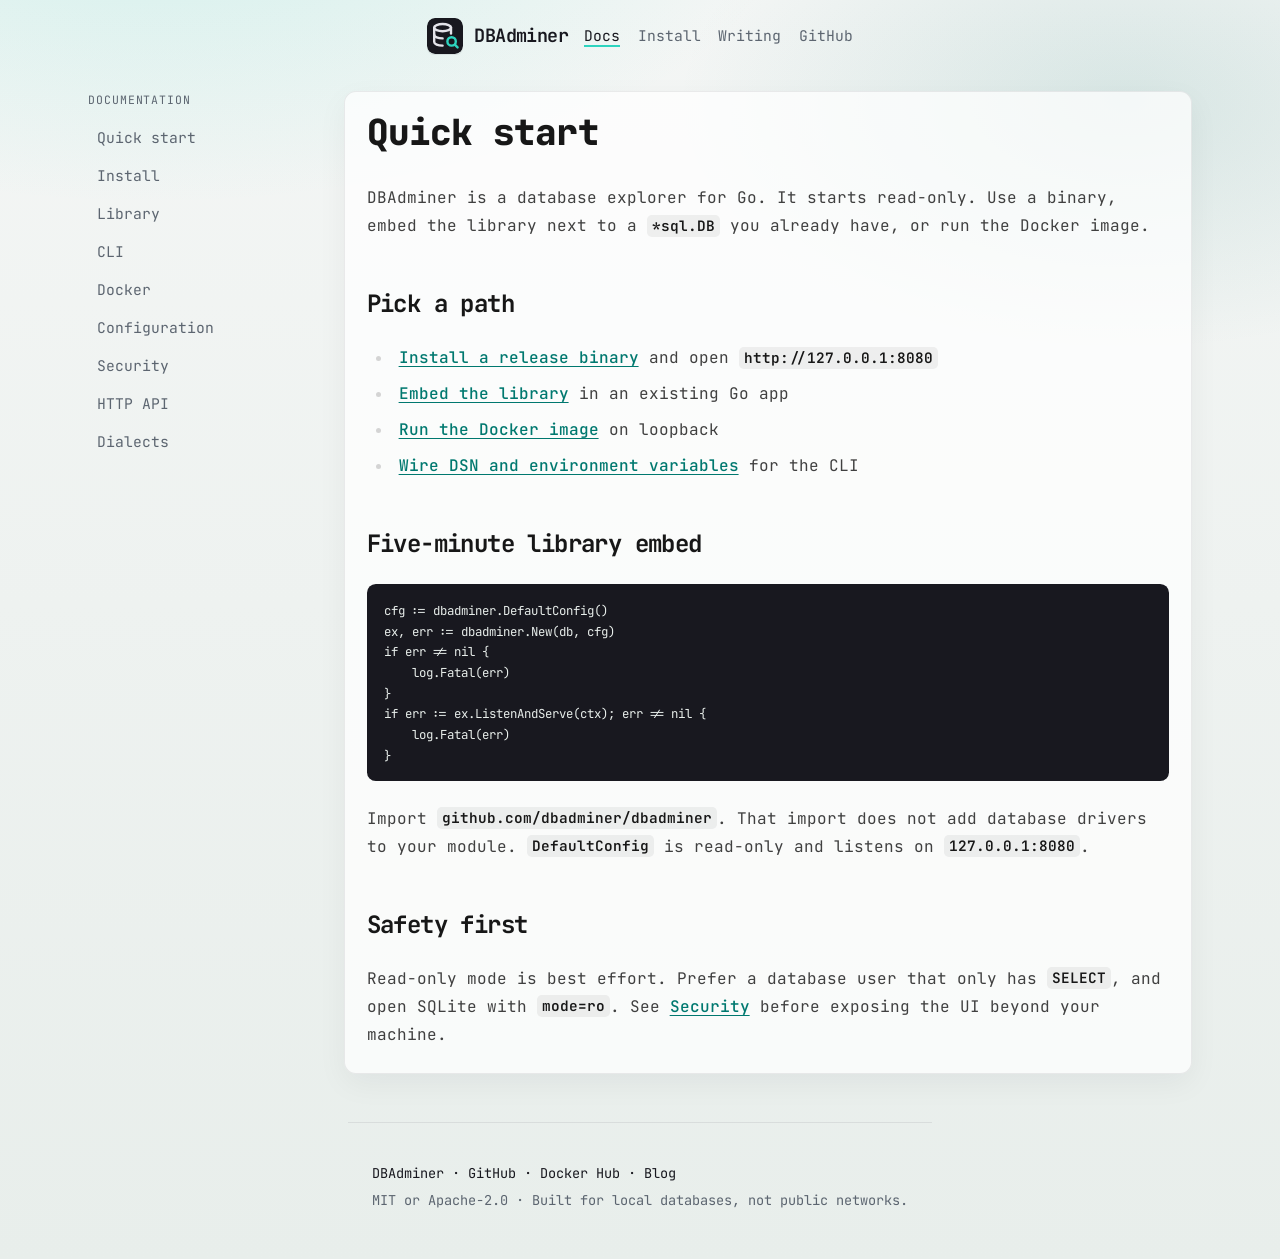
==== docs/index.html @ d91092c3 "Deploy site from dbadminer@364f05fd50d7ac00a7b6aec0af0bbd6d45072bcd dbadminer/dbadminer@364f05fd50d7" ====
<!doctype html>
<html lang="en">
	<head>
		<meta charset="utf-8" />
		<meta name="viewport" content="width=device-width, initial-scale=1" />
		<meta name="text-scale" content="scale" />
		<link href="../_app/immutable/entry/start.IQ3_7JUY.js" rel="modulepreload">
		<link href="../_app/immutable/entry/payload.DSmR2FwN.js" rel="modulepreload">
		<link href="../_app/immutable/chunks/DclECHGd.js" rel="modulepreload">
		<link href="../_app/immutable/chunks/B1r1QuWP.js" rel="modulepreload">
		<link href="../_app/immutable/chunks/CEhEv8CO.js" rel="modulepreload">
		<link href="../_app/immutable/chunks/Dq0He8JO.js" rel="modulepreload">
		<link href="../_app/immutable/entry/app.B3plrQCB.js" rel="modulepreload">
		<link href="../_app/immutable/nodes/0.CqIYcPpV.js" rel="modulepreload">
		<link href="../_app/immutable/chunks/DVyEBs-7.js" rel="modulepreload">
		<link href="../_app/immutable/chunks/Ckk4V6ec.js" rel="modulepreload">
		<link href="../_app/immutable/nodes/2.DT_HtWQo.js" rel="modulepreload">
		<link href="../_app/immutable/nodes/4.BFPoXvml.js" rel="modulepreload">
		<!--12qhfyh--><link rel="icon" href="/favicon.svg"/> <meta name="description" content="Start read-only. Download a binary, embed it next to a *sql.DB, or pull the Docker image."/> <meta property="og:title" content="DBAdminer"/> <meta property="og:description" content="Start read-only. Download a binary, embed it next to a *sql.DB, or pull the Docker image."/> <meta property="og:image" content="https://dbadminer.github.io/screenshot.png"/> <meta property="og:url" content="https://dbadminer.github.io"/> <meta name="twitter:card" content="summary_large_image"/><!----><!--1xmjmrw--><!----><title>Quick start · DBAdminer</title>
		<link href="../_app/immutable/assets/0.fzq8kKC5.css" rel="stylesheet">
		<link href="../_app/immutable/assets/2.KZYM3XbC.css" rel="stylesheet">
	</head>
	<body data-sveltekit-preload-data="hover">
		<div style="display: contents"><!--[--><!--[--><!--[0--><!--[--><div class="shell svelte-12qhfyh"><header class="site-header svelte-a8kxe2"><a class="brand svelte-a8kxe2" href="/"><img src="/logo.svg" alt="" width="36" height="36" class="svelte-a8kxe2"/> <span>DBAdminer</span></a> <nav aria-label="Primary" class="svelte-a8kxe2"><!--[--><!--[-1--><a href="/docs/" aria-current="page" class="svelte-a8kxe2">Docs</a><!--]--><!--[-1--><a href="/docs/install/" class="svelte-a8kxe2">Install</a><!--]--><!--[-1--><a href="/#writing" class="svelte-a8kxe2">Writing</a><!--]--><!--[0--><a href="https://github.com/dbadminer/dbadminer" rel="noopener noreferrer" target="_blank" class="svelte-a8kxe2">GitHub</a><!--]--><!--]--></nav></header><!----> <main class="svelte-12qhfyh"><!--[--><!--[0--><!--[--><div class="docs svelte-1bpnej"><aside class="sidebar svelte-py31u9"><p class="label svelte-py31u9">Documentation</p> <nav aria-label="Docs" class="svelte-py31u9"><!--[--><a href="/docs/" aria-current="page" class="svelte-py31u9">Quick start</a><a href="/docs/install/" class="svelte-py31u9">Install</a><a href="/docs/library/" class="svelte-py31u9">Library</a><a href="/docs/cli/" class="svelte-py31u9">CLI</a><a href="/docs/docker/" class="svelte-py31u9">Docker</a><a href="/docs/configuration/" class="svelte-py31u9">Configuration</a><a href="/docs/security/" class="svelte-py31u9">Security</a><a href="/docs/http-api/" class="svelte-py31u9">HTTP API</a><a href="/docs/dialects/" class="svelte-py31u9">Dialects</a><!--]--></nav></aside><!----> <article class="prose prose-neutral max-w-none prose-headings:tracking-tight prose-a:text-teal-700 prose-code:before:content-none prose-code:after:content-none svelte-1bpnej"><!--[--><!--[-1--><!--[--><h1>Quick start</h1> <p>DBAdminer is a database explorer for Go. It starts read-only. Use a binary, embed the library next
	to a <code>*sql.DB</code> you already have, or run the Docker image.</p> <h2>Pick a path</h2> <ul><li><a href="/docs/install/">Install a release binary</a> and open <code>http://127.0.0.1:8080</code></li> <li><a href="/docs/library/">Embed the library</a> in an existing Go app</li> <li><a href="/docs/docker/">Run the Docker image</a> on loopback</li> <li><a href="/docs/cli/">Wire DSN and environment variables</a> for the CLI</li></ul> <h2>Five-minute library embed</h2> <pre><code>cfg := dbadminer.DefaultConfig()
ex, err := dbadminer.New(db, cfg)
if err != nil {
	log.Fatal(err)
}
if err := ex.ListenAndServe(ctx); err != nil {
	log.Fatal(err)
}</code></pre> <p>Import <code>github.com/dbadminer/dbadminer</code>. That import does not add database drivers to your
	module. <code>DefaultConfig</code> is read-only and listens on <code>127.0.0.1:8080</code>.</p> <h2>Safety first</h2> <p>Read-only mode is best effort. Prefer a database user that only has <code>SELECT</code>, and open
	SQLite with <code>mode=ro</code>. See <a href="/docs/security/">Security</a> before exposing the UI
	beyond your machine.</p><!--]--><!--]--><!--]--><!----></article></div><!--]--><!--]--><!--]--><!----></main> <footer class="site-footer svelte-4jwo3w"><p class="svelte-4jwo3w"><a href="/" class="svelte-4jwo3w">DBAdminer</a> · <a href="https://github.com/dbadminer/dbadminer" rel="noopener noreferrer" target="_blank" class="svelte-4jwo3w">GitHub</a> · <a href="https://hub.docker.com/r/dbadminer/dbadminer" rel="noopener noreferrer" target="_blank" class="svelte-4jwo3w">Docker Hub</a> · <a href="https://dev.to/rp01/i-built-a-database-explorer-that-cant-ruin-your-friday-hnh" rel="noopener noreferrer" target="_blank" class="svelte-4jwo3w">Blog</a></p> <p class="muted svelte-4jwo3w">MIT or Apache-2.0 · Built for local databases, not public networks.</p></footer><!----></div><!--]--><!--]--><!--]--><!----> <!--[-1--><!--]--><!--]-->
			
			<script>
				{
					__sveltekit_1w8ocpe = {
						base: new URL("..", location).pathname.slice(0, -1),
						version: "1793947342895"
					};

					const element = document.currentScript.parentElement;

					import("../_app/immutable/entry/start.IQ3_7JUY.js").then(async (kit) => {
						kit.init(__sveltekit_1w8ocpe);
						const app = await import("../_app/immutable/entry/app.B3plrQCB.js");
						kit.start(app, element, {
							node_ids: [0, 2, 4],
							data: [null,null,null],
							form: null,
							error: null
						});
					});
				}
			</script>
		</div>
	</body>
</html>
---- _app/immutable/assets/0.fzq8kKC5.css ----
/*! tailwindcss v4.3.4 | MIT License | https://tailwindcss.com */
@layer properties{@supports (((-webkit-hyphens:none)) and (not (margin-trim:block))) or ((-moz-orient:inline) and (not (color:rgb(from red r g b)))){*,:before,:after,::backdrop{--tw-rotate-x:initial;--tw-rotate-y:initial;--tw-rotate-z:initial;--tw-skew-x:initial;--tw-skew-y:initial;--tw-border-style:solid;--tw-backdrop-blur:initial;--tw-backdrop-brightness:initial;--tw-backdrop-contrast:initial;--tw-backdrop-grayscale:initial;--tw-backdrop-hue-rotate:initial;--tw-backdrop-invert:initial;--tw-backdrop-opacity:initial;--tw-backdrop-saturate:initial;--tw-backdrop-sepia:initial;--tw-tracking:initial;--tw-content:""}}}@layer theme{:root,:host{--font-sans:"JetBrains Mono Variable", ui-monospace, monospace;--font-mono:"JetBrains Mono Variable", ui-monospace, monospace;--color-teal-700:oklch(51.1% .096 186.391);--tracking-tight:-.025em;--default-transition-duration:.15s;--default-transition-timing-function:cubic-bezier(.4, 0, .2, 1);--default-font-family:var(--font-sans);--default-mono-font-family:var(--font-mono);--color-ink:#18181f;--color-ink-soft:#2a2a33;--color-paper:#f4f6f5;--color-paper-deep:#e8eeeb;--color-teal:#0f766e;--color-teal-glow:#2dd4bf;--color-muted:#5c6570}}@layer base{*,:after,:before,::backdrop{box-sizing:border-box;border:0 solid;margin:0;padding:0}::file-selector-button{box-sizing:border-box;border:0 solid;margin:0;padding:0}html,:host{-webkit-text-size-adjust:100%;tab-size:4;line-height:1.5;font-family:var(--default-font-family,-apple-system, BlinkMacSystemFont, "Segoe UI", Roboto, "Helvetica Neue", "Noto Sans", Arial, sans-serif, "Apple Color Emoji", "Segoe UI Emoji", "Segoe UI Symbol", "Noto Color Emoji");font-feature-settings:var(--default-font-feature-settings,normal);font-variation-settings:var(--default-font-variation-settings,normal);-webkit-tap-highlight-color:transparent}hr{height:0;color:inherit;border-top-width:1px}abbr:where([title]){-webkit-text-decoration:underline dotted;text-decoration:underline dotted}h1,h2,h3,h4,h5,h6{font-size:inherit;font-weight:inherit}a{color:inherit;-webkit-text-decoration:inherit;-webkit-text-decoration:inherit;-webkit-text-decoration:inherit;-webkit-text-decoration:inherit;text-decoration:inherit}b,strong{font-weight:bolder}code,kbd,samp,pre{font-family:var(--default-mono-font-family,ui-monospace, SFMono-Regular, Menlo, Monaco, Consolas, "Liberation Mono", "Courier New", monospace);font-feature-settings:var(--default-mono-font-feature-settings,normal);font-variation-settings:var(--default-mono-font-variation-settings,normal);font-size:1em}small{font-size:80%}sub,sup{vertical-align:baseline;font-size:75%;line-height:0;position:relative}sub{bottom:-.25em}sup{top:-.5em}table{text-indent:0;border-color:inherit;border-collapse:collapse}:-moz-focusring:where(:not(iframe)){outline:auto}progress{vertical-align:baseline}summary{display:list-item}ol,ul,menu{list-style:none}img,svg,video,canvas,audio,iframe,embed,object{vertical-align:middle;display:block}img,video{max-width:100%;height:auto}button,input,select,optgroup,textarea{font:inherit;font-feature-settings:inherit;font-variation-settings:inherit;letter-spacing:inherit;color:inherit;opacity:1;background-color:#0000;border-radius:0}::file-selector-button{font:inherit;font-feature-settings:inherit;font-variation-settings:inherit;letter-spacing:inherit;color:inherit;opacity:1;background-color:#0000;border-radius:0}:where(select:is([multiple],[size])) optgroup{font-weight:bolder}:where(select:is([multiple],[size])) optgroup option{padding-inline-start:20px}::file-selector-button{margin-inline-end:4px}::placeholder{opacity:1}@supports (not ((-webkit-appearance:-apple-pay-button))) or (contain-intrinsic-size:1px){::placeholder{color:currentColor}@supports (color:color-mix(in lab, red, red)){::placeholder{color:color-mix(in oklab, currentcolor 50%, transparent)}}}textarea{resize:vertical}::-webkit-search-decoration{-webkit-appearance:none}::-webkit-date-and-time-value{min-height:1lh;text-align:inherit}::-webkit-datetime-edit{display:inline-flex}::-webkit-datetime-edit-fields-wrapper{padding:0}::-webkit-datetime-edit{padding-block:0}::-webkit-datetime-edit-year-field{padding-block:0}::-webkit-datetime-edit-month-field{padding-block:0}::-webkit-datetime-edit-day-field{padding-block:0}::-webkit-datetime-edit-hour-field{padding-block:0}::-webkit-datetime-edit-minute-field{padding-block:0}::-webkit-datetime-edit-second-field{padding-block:0}::-webkit-datetime-edit-millisecond-field{padding-block:0}::-webkit-datetime-edit-meridiem-field{padding-block:0}::-webkit-calendar-picker-indicator{line-height:1}:-moz-ui-invalid{box-shadow:none}button,input:where([type=button],[type=reset],[type=submit]){appearance:button}::file-selector-button{appearance:button}::-webkit-inner-spin-button{height:auto}::-webkit-outer-spin-button{height:auto}[hidden]:where(:not([hidden=until-found])){display:none!important}html{scroll-behavior:smooth}body{background:radial-gradient(1200px 600px at 12% -10%, #2dd4bf2e, transparent 55%), radial-gradient(900px 500px at 88% 8%, #0f766e1f, transparent 50%), linear-gradient(180deg, var(--color-paper) 0%, #eef2f0 48%, var(--color-paper-deep) 100%);min-height:100vh;color:var(--color-ink);font-family:var(--font-sans);font-feature-settings:"ss01" on, "cv02" on;-webkit-font-smoothing:antialiased;margin:0}a{color:inherit;text-underline-offset:.2em;text-decoration-thickness:1px}code,kbd,pre{font-family:var(--font-mono)}}@layer components;@layer utilities{.container{width:100%}@media (width>=40rem){.container{max-width:40rem}}@media (width>=48rem){.container{max-width:48rem}}@media (width>=64rem){.container{max-width:64rem}}@media (width>=80rem){.container{max-width:80rem}}@media (width>=96rem){.container{max-width:96rem}}.prose{color:var(--tw-prose-body);max-width:65ch}.prose :where(p):not(:where([class~=not-prose],[class~=not-prose] *)){margin-top:1.25em;margin-bottom:1.25em}.prose :where([class~=lead]):not(:where([class~=not-prose],[class~=not-prose] *)){color:var(--tw-prose-lead);margin-top:1.2em;margin-bottom:1.2em;font-size:1.25em;line-height:1.6}.prose :where(a):not(:where([class~=not-prose],[class~=not-prose] *)){color:var(--tw-prose-links);font-weight:500;text-decoration:underline}.prose :where(strong):not(:where([class~=not-prose],[class~=not-prose] *)){color:var(--tw-prose-bold);font-weight:600}.prose :where(a strong):not(:where([class~=not-prose],[class~=not-prose] *)),.prose :where(blockquote strong):not(:where([class~=not-prose],[class~=not-prose] *)),.prose :where(thead th strong):not(:where([class~=not-prose],[class~=not-prose] *)){color:inherit}.prose :where(ol):not(:where([class~=not-prose],[class~=not-prose] *)){margin-top:1.25em;margin-bottom:1.25em;padding-inline-start:1.625em;list-style-type:decimal}.prose :where(ol[type=A]):not(:where([class~=not-prose],[class~=not-prose] *)){list-style-type:upper-alpha}.prose :where(ol[type=a]):not(:where([class~=not-prose],[class~=not-prose] *)){list-style-type:lower-alpha}.prose :where(ol[type=A s]):not(:where([class~=not-prose],[class~=not-prose] *)){list-style-type:upper-alpha}.prose :where(ol[type=a s]):not(:where([class~=not-prose],[class~=not-prose] *)){list-style-type:lower-alpha}.prose :where(ol[type=I]):not(:where([class~=not-prose],[class~=not-prose] *)){list-style-type:upper-roman}.prose :where(ol[type=i]):not(:where([class~=not-prose],[class~=not-prose] *)){list-style-type:lower-roman}.prose :where(ol[type=I s]):not(:where([class~=not-prose],[class~=not-prose] *)){list-style-type:upper-roman}.prose :where(ol[type=i s]):not(:where([class~=not-prose],[class~=not-prose] *)){list-style-type:lower-roman}.prose :where(ol[type="1"]):not(:where([class~=not-prose],[class~=not-prose] *)){list-style-type:decimal}.prose :where(ul):not(:where([class~=not-prose],[class~=not-prose] *)){margin-top:1.25em;margin-bottom:1.25em;padding-inline-start:1.625em;list-style-type:disc}.prose :where(ol>li):not(:where([class~=not-prose],[class~=not-prose] *))::marker{color:var(--tw-prose-counters);font-weight:400}.prose :where(ul>li):not(:where([class~=not-prose],[class~=not-prose] *))::marker{color:var(--tw-prose-bullets)}.prose :where(dt):not(:where([class~=not-prose],[class~=not-prose] *)){color:var(--tw-prose-headings);margin-top:1.25em;font-weight:600}.prose :where(hr):not(:where([class~=not-prose],[class~=not-prose] *)){border-color:var(--tw-prose-hr);border-top-width:1px;margin-top:3em;margin-bottom:3em}.prose :where(blockquote):not(:where([class~=not-prose],[class~=not-prose] *)){color:var(--tw-prose-quotes);border-inline-start-width:.25rem;border-inline-start-color:var(--tw-prose-quote-borders);quotes:"“""”""‘""’";margin-top:1.6em;margin-bottom:1.6em;padding-inline-start:1em;font-style:italic;font-weight:500}.prose :where(blockquote p:first-of-type):not(:where([class~=not-prose],[class~=not-prose] *)):before{content:open-quote}.prose :where(blockquote p:last-of-type):not(:where([class~=not-prose],[class~=not-prose] *)):after{content:close-quote}.prose :where(h1):not(:where([class~=not-prose],[class~=not-prose] *)){color:var(--tw-prose-headings);margin-top:0;margin-bottom:.888889em;font-size:2.25em;font-weight:800;line-height:1.11111}.prose :where(h1 strong):not(:where([class~=not-prose],[class~=not-prose] *)){color:inherit;font-weight:900}.prose :where(h2):not(:where([class~=not-prose],[class~=not-prose] *)){color:var(--tw-prose-headings);margin-top:2em;margin-bottom:1em;font-size:1.5em;font-weight:700;line-height:1.33333}.prose :where(h2 strong):not(:where([class~=not-prose],[class~=not-prose] *)){color:inherit;font-weight:800}.prose :where(h3):not(:where([class~=not-prose],[class~=not-prose] *)){color:var(--tw-prose-headings);margin-top:1.6em;margin-bottom:.6em;font-size:1.25em;font-weight:600;line-height:1.6}.prose :where(h3 strong):not(:where([class~=not-prose],[class~=not-prose] *)){color:inherit;font-weight:700}.prose :where(h4):not(:where([class~=not-prose],[class~=not-prose] *)){color:var(--tw-prose-headings);margin-top:1.5em;margin-bottom:.5em;font-weight:600;line-height:1.5}.prose :where(h4 strong):not(:where([class~=not-prose],[class~=not-prose] *)){color:inherit;font-weight:700}.prose :where(img):not(:where([class~=not-prose],[class~=not-prose] *)){margin-top:2em;margin-bottom:2em}.prose :where(picture):not(:where([class~=not-prose],[class~=not-prose] *)){margin-top:2em;margin-bottom:2em;display:block}.prose :where(video):not(:where([class~=not-prose],[class~=not-prose] *)){margin-top:2em;margin-bottom:2em}.prose :where(kbd):not(:where([class~=not-prose],[class~=not-prose] *)){color:var(--tw-prose-kbd);box-shadow:0 0 0 1px var(--tw-prose-kbd-shadows), 0 3px 0 var(--tw-prose-kbd-shadows);padding-top:.1875em;padding-inline-end:.375em;padding-bottom:.1875em;border-radius:.3125rem;padding-inline-start:.375em;font-family:inherit;font-size:.875em;font-weight:500}.prose :where(code):not(:where([class~=not-prose],[class~=not-prose] *)){color:var(--tw-prose-code);font-size:.875em;font-weight:600}.prose :where(code):not(:where([class~=not-prose],[class~=not-prose] *)):before,.prose :where(code):not(:where([class~=not-prose],[class~=not-prose] *)):after{content:"`"}.prose :where(a code):not(:where([class~=not-prose],[class~=not-prose] *)),.prose :where(h1 code):not(:where([class~=not-prose],[class~=not-prose] *)){color:inherit}.prose :where(h2 code):not(:where([class~=not-prose],[class~=not-prose] *)){color:inherit;font-size:.875em}.prose :where(h3 code):not(:where([class~=not-prose],[class~=not-prose] *)){color:inherit;font-size:.9em}.prose :where(h4 code):not(:where([class~=not-prose],[class~=not-prose] *)),.prose :where(blockquote code):not(:where([class~=not-prose],[class~=not-prose] *)),.prose :where(thead th code):not(:where([class~=not-prose],[class~=not-prose] *)){color:inherit}.prose :where(pre):not(:where([class~=not-prose],[class~=not-prose] *)){color:var(--tw-prose-pre-code);background-color:var(--tw-prose-pre-bg);padding-top:.857143em;padding-inline-end:1.14286em;padding-bottom:.857143em;border-radius:.375rem;margin-top:1.71429em;margin-bottom:1.71429em;padding-inline-start:1.14286em;font-size:.875em;font-weight:400;line-height:1.71429;overflow-x:auto}.prose :where(pre code):not(:where([class~=not-prose],[class~=not-prose] *)){font-weight:inherit;color:inherit;font-size:inherit;font-family:inherit;line-height:inherit;background-color:#0000;border-width:0;border-radius:0;padding:0}.prose :where(pre code):not(:where([class~=not-prose],[class~=not-prose] *)):before,.prose :where(pre code):not(:where([class~=not-prose],[class~=not-prose] *)):after{content:none}.prose :where(table):not(:where([class~=not-prose],[class~=not-prose] *)){table-layout:auto;width:100%;margin-top:2em;margin-bottom:2em;font-size:.875em;line-height:1.71429}.prose :where(thead):not(:where([class~=not-prose],[class~=not-prose] *)){border-bottom-width:1px;border-bottom-color:var(--tw-prose-th-borders)}.prose :where(thead th):not(:where([class~=not-prose],[class~=not-prose] *)){color:var(--tw-prose-headings);vertical-align:bottom;padding-inline-end:.571429em;padding-bottom:.571429em;padding-inline-start:.571429em;font-weight:600}.prose :where(tbody tr):not(:where([class~=not-prose],[class~=not-prose] *)){border-bottom-width:1px;border-bottom-color:var(--tw-prose-td-borders)}.prose :where(tbody tr:last-child):not(:where([class~=not-prose],[class~=not-prose] *)){border-bottom-width:0}.prose :where(tbody td):not(:where([class~=not-prose],[class~=not-prose] *)){vertical-align:baseline}.prose :where(tfoot):not(:where([class~=not-prose],[class~=not-prose] *)){border-top-width:1px;border-top-color:var(--tw-prose-th-borders)}.prose :where(tfoot td):not(:where([class~=not-prose],[class~=not-prose] *)){vertical-align:top}.prose :where(th,td):not(:where([class~=not-prose],[class~=not-prose] *)){text-align:start}.prose :where(figure>*):not(:where([class~=not-prose],[class~=not-prose] *)){margin-top:0;margin-bottom:0}.prose :where(figcaption):not(:where([class~=not-prose],[class~=not-prose] *)){color:var(--tw-prose-captions);margin-top:.857143em;font-size:.875em;line-height:1.42857}.prose{--tw-prose-body:oklch(37.3% .034 259.733);--tw-prose-headings:oklch(21% .034 264.665);--tw-prose-lead:oklch(44.6% .03 256.802);--tw-prose-links:oklch(21% .034 264.665);--tw-prose-bold:oklch(21% .034 264.665);--tw-prose-counters:oklch(55.1% .027 264.364);--tw-prose-bullets:oklch(87.2% .01 258.338);--tw-prose-hr:oklch(92.8% .006 264.531);--tw-prose-quotes:oklch(21% .034 264.665);--tw-prose-quote-borders:oklch(92.8% .006 264.531);--tw-prose-captions:oklch(55.1% .027 264.364);--tw-prose-kbd:oklch(21% .034 264.665);--tw-prose-kbd-shadows:oklab(21% -.00316127 -.0338527/.1);--tw-prose-code:oklch(21% .034 264.665);--tw-prose-pre-code:oklch(92.8% .006 264.531);--tw-prose-pre-bg:oklch(27.8% .033 256.848);--tw-prose-th-borders:oklch(87.2% .01 258.338);--tw-prose-td-borders:oklch(92.8% .006 264.531);--tw-prose-invert-body:oklch(87.2% .01 258.338);--tw-prose-invert-headings:#fff;--tw-prose-invert-lead:oklch(70.7% .022 261.325);--tw-prose-invert-links:#fff;--tw-prose-invert-bold:#fff;--tw-prose-invert-counters:oklch(70.7% .022 261.325);--tw-prose-invert-bullets:oklch(44.6% .03 256.802);--tw-prose-invert-hr:oklch(37.3% .034 259.733);--tw-prose-invert-quotes:oklch(96.7% .003 264.542);--tw-prose-invert-quote-borders:oklch(37.3% .034 259.733);--tw-prose-invert-captions:oklch(70.7% .022 261.325);--tw-prose-invert-kbd:#fff;--tw-prose-invert-kbd-shadows:#ffffff1a;--tw-prose-invert-code:#fff;--tw-prose-invert-pre-code:oklch(87.2% .01 258.338);--tw-prose-invert-pre-bg:#00000080;--tw-prose-invert-th-borders:oklch(44.6% .03 256.802);--tw-prose-invert-td-borders:oklch(37.3% .034 259.733);font-size:1rem;line-height:1.75}.prose :where(picture>img):not(:where([class~=not-prose],[class~=not-prose] *)){margin-top:0;margin-bottom:0}.prose :where(li):not(:where([class~=not-prose],[class~=not-prose] *)){margin-top:.5em;margin-bottom:.5em}.prose :where(ol>li):not(:where([class~=not-prose],[class~=not-prose] *)),.prose :where(ul>li):not(:where([class~=not-prose],[class~=not-prose] *)){padding-inline-start:.375em}.prose :where(.prose>ul>li p):not(:where([class~=not-prose],[class~=not-prose] *)){margin-top:.75em;margin-bottom:.75em}.prose :where(.prose>ul>li>p:first-child):not(:where([class~=not-prose],[class~=not-prose] *)){margin-top:1.25em}.prose :where(.prose>ul>li>p:last-child):not(:where([class~=not-prose],[class~=not-prose] *)){margin-bottom:1.25em}.prose :where(.prose>ol>li>p:first-child):not(:where([class~=not-prose],[class~=not-prose] *)){margin-top:1.25em}.prose :where(.prose>ol>li>p:last-child):not(:where([class~=not-prose],[class~=not-prose] *)){margin-bottom:1.25em}.prose :where(ul ul,ul ol,ol ul,ol ol):not(:where([class~=not-prose],[class~=not-prose] *)){margin-top:.75em;margin-bottom:.75em}.prose :where(dl):not(:where([class~=not-prose],[class~=not-prose] *)){margin-top:1.25em;margin-bottom:1.25em}.prose :where(dd):not(:where([class~=not-prose],[class~=not-prose] *)){margin-top:.5em;padding-inline-start:1.625em}.prose :where(hr+*):not(:where([class~=not-prose],[class~=not-prose] *)),.prose :where(h2+*):not(:where([class~=not-prose],[class~=not-prose] *)),.prose :where(h3+*):not(:where([class~=not-prose],[class~=not-prose] *)),.prose :where(h4+*):not(:where([class~=not-prose],[class~=not-prose] *)){margin-top:0}.prose :where(thead th:first-child):not(:where([class~=not-prose],[class~=not-prose] *)){padding-inline-start:0}.prose :where(thead th:last-child):not(:where([class~=not-prose],[class~=not-prose] *)){padding-inline-end:0}.prose :where(tbody td,tfoot td):not(:where([class~=not-prose],[class~=not-prose] *)){padding-top:.571429em;padding-inline-end:.571429em;padding-bottom:.571429em;padding-inline-start:.571429em}.prose :where(tbody td:first-child,tfoot td:first-child):not(:where([class~=not-prose],[class~=not-prose] *)){padding-inline-start:0}.prose :where(tbody td:last-child,tfoot td:last-child):not(:where([class~=not-prose],[class~=not-prose] *)){padding-inline-end:0}.prose :where(figure):not(:where([class~=not-prose],[class~=not-prose] *)){margin-top:2em;margin-bottom:2em}.prose :where(.prose>:first-child):not(:where([class~=not-prose],[class~=not-prose] *)){margin-top:0}.prose :where(.prose>:last-child):not(:where([class~=not-prose],[class~=not-prose] *)){margin-bottom:0}.contents{display:contents}.flex{display:flex}.hidden{display:none}.table{display:table}.max-w-none{max-width:none}.transform{transform:var(--tw-rotate-x, ) var(--tw-rotate-y, ) var(--tw-rotate-z, ) var(--tw-skew-x, ) var(--tw-skew-y, )}.flex-wrap{flex-wrap:wrap}.border{border-style:var(--tw-border-style);border-width:1px}.backdrop-filter{-webkit-backdrop-filter:var(--tw-backdrop-blur, ) var(--tw-backdrop-brightness, ) var(--tw-backdrop-contrast, ) var(--tw-backdrop-grayscale, ) var(--tw-backdrop-hue-rotate, ) var(--tw-backdrop-invert, ) var(--tw-backdrop-opacity, ) var(--tw-backdrop-saturate, ) var(--tw-backdrop-sepia, );backdrop-filter:var(--tw-backdrop-blur, ) var(--tw-backdrop-brightness, ) var(--tw-backdrop-contrast, ) var(--tw-backdrop-grayscale, ) var(--tw-backdrop-hue-rotate, ) var(--tw-backdrop-invert, ) var(--tw-backdrop-opacity, ) var(--tw-backdrop-saturate, ) var(--tw-backdrop-sepia, )}.transition{transition-property:color,background-color,border-color,outline-color,text-decoration-color,fill,stroke,--tw-gradient-from,--tw-gradient-via,--tw-gradient-to,opacity,box-shadow,transform,translate,scale,rotate,filter,-webkit-backdrop-filter,backdrop-filter,display,content-visibility,overlay,pointer-events;transition-timing-function:var(--tw-ease,var(--default-transition-timing-function));transition-duration:var(--tw-duration,var(--default-transition-duration))}.prose-neutral{--tw-prose-body:oklch(37.1% 0 none);--tw-prose-headings:oklch(20.5% 0 none);--tw-prose-lead:oklch(43.9% 0 none);--tw-prose-links:oklch(20.5% 0 none);--tw-prose-bold:oklch(20.5% 0 none);--tw-prose-counters:oklch(55.6% 0 none);--tw-prose-bullets:oklch(87% 0 none);--tw-prose-hr:oklch(92.2% 0 none);--tw-prose-quotes:oklch(20.5% 0 none);--tw-prose-quote-borders:oklch(92.2% 0 none);--tw-prose-captions:oklch(55.6% 0 none);--tw-prose-kbd:oklch(20.5% 0 none);--tw-prose-kbd-shadows:oklab(20.5% 0 0/.1);--tw-prose-code:oklch(20.5% 0 none);--tw-prose-pre-code:oklch(92.2% 0 none);--tw-prose-pre-bg:oklch(26.9% 0 none);--tw-prose-th-borders:oklch(87% 0 none);--tw-prose-td-borders:oklch(92.2% 0 none);--tw-prose-invert-body:oklch(87% 0 none);--tw-prose-invert-headings:#fff;--tw-prose-invert-lead:oklch(70.8% 0 none);--tw-prose-invert-links:#fff;--tw-prose-invert-bold:#fff;--tw-prose-invert-counters:oklch(70.8% 0 none);--tw-prose-invert-bullets:oklch(43.9% 0 none);--tw-prose-invert-hr:oklch(37.1% 0 none);--tw-prose-invert-quotes:oklch(97% 0 none);--tw-prose-invert-quote-borders:oklch(37.1% 0 none);--tw-prose-invert-captions:oklch(70.8% 0 none);--tw-prose-invert-kbd:#fff;--tw-prose-invert-kbd-shadows:#ffffff1a;--tw-prose-invert-code:#fff;--tw-prose-invert-pre-code:oklch(87% 0 none);--tw-prose-invert-pre-bg:#00000080;--tw-prose-invert-th-borders:oklch(43.9% 0 none);--tw-prose-invert-td-borders:oklch(37.1% 0 none)}.prose-headings\:tracking-tight :where(h1,h2,h3,h4,h5,h6,th):not(:where([class~=not-prose],[class~=not-prose] *)){--tw-tracking:var(--tracking-tight);letter-spacing:var(--tracking-tight)}.prose-a\:text-teal-700 :where(a):not(:where([class~=not-prose],[class~=not-prose] *)){color:var(--color-teal-700)}.prose-code\:before\:content-none :where(code):not(:where([class~=not-prose],[class~=not-prose] *)):before,.prose-code\:after\:content-none :where(code):not(:where([class~=not-prose],[class~=not-prose] *)):after{content:var(--tw-content);--tw-content:none;content:none}}@font-face{font-family:JetBrains Mono Variable;font-style:normal;font-display:swap;font-weight:100 800;src:url([data-uri])format("woff2-variations");unicode-range:U+460-52F,U+1C80-1C8A,U+20B4,U+2DE0-2DFF,U+A640-A69F,U+FE2E-FE2F}@font-face{font-family:JetBrains Mono Variable;font-style:normal;font-display:swap;font-weight:100 800;src:url(./jetbrains-mono-cyrillic-wght-normal.D73BlboJ.woff2)format("woff2-variations");unicode-range:U+301,U+400-45F,U+490-491,U+4B0-4B1,U+2116}@font-face{font-family:JetBrains Mono Variable;font-style:normal;font-display:swap;font-weight:100 800;src:url(./jetbrains-mono-greek-wght-normal.Bw9x6K1M.woff2)format("woff2-variations");unicode-range:U+370-377,U+37A-37F,U+384-38A,U+38C,U+38E-3A1,U+3A3-3FF}@font-face{font-family:JetBrains Mono Variable;font-style:normal;font-display:swap;font-weight:100 800;src:url(./jetbrains-mono-vietnamese-wght-normal.Bt-aOZkq.woff2)format("woff2-variations");unicode-range:U+102-103,U+110-111,U+128-129,U+168-169,U+1A0-1A1,U+1AF-1B0,U+300-301,U+303-304,U+308-309,U+323,U+329,U+1EA0-1EF9,U+20AB}@font-face{font-family:JetBrains Mono Variable;font-style:normal;font-display:swap;font-weight:100 800;src:url(./jetbrains-mono-latin-ext-wght-normal.DBQx-q_a.woff2)format("woff2-variations");unicode-range:U+100-2BA,U+2BD-2C5,U+2C7-2CC,U+2CE-2D7,U+2DD-2FF,U+304,U+308,U+329,U+1D00-1DBF,U+1E00-1E9F,U+1EF2-1EFF,U+2020,U+20A0-20AB,U+20AD-20C0,U+2113,U+2C60-2C7F,U+A720-A7FF}@font-face{font-family:JetBrains Mono Variable;font-style:normal;font-display:swap;font-weight:100 800;src:url(./jetbrains-mono-latin-wght-normal.B9CIFXIH.woff2)format("woff2-variations");unicode-range:U+??,U+131,U+152-153,U+2BB-2BC,U+2C6,U+2DA,U+2DC,U+304,U+308,U+329,U+2000-206F,U+20AC,U+2122,U+2191,U+2193,U+2212,U+2215,U+FEFF,U+FFFD}@keyframes rise{0%{opacity:0;transform:translateY(14px)}to{opacity:1;transform:translateY(0)}}@keyframes fade{0%{opacity:0}to{opacity:1}}@keyframes drift{0%{background-position:0 0}to{background-position:40px 40px}}@media (prefers-reduced-motion:reduce){html{scroll-behavior:auto}*,:before,:after{transition-duration:.01ms!important;animation-duration:.01ms!important;animation-iteration-count:1!important}}@property --tw-rotate-x{syntax:"*";inherits:false}@property --tw-rotate-y{syntax:"*";inherits:false}@property --tw-rotate-z{syntax:"*";inherits:false}@property --tw-skew-x{syntax:"*";inherits:false}@property --tw-skew-y{syntax:"*";inherits:false}@property --tw-border-style{syntax:"*";inherits:false;initial-value:solid}@property --tw-backdrop-blur{syntax:"*";inherits:false}@property --tw-backdrop-brightness{syntax:"*";inherits:false}@property --tw-backdrop-contrast{syntax:"*";inherits:false}@property --tw-backdrop-grayscale{syntax:"*";inherits:false}@property --tw-backdrop-hue-rotate{syntax:"*";inherits:false}@property --tw-backdrop-invert{syntax:"*";inherits:false}@property --tw-backdrop-opacity{syntax:"*";inherits:false}@property --tw-backdrop-saturate{syntax:"*";inherits:false}@property --tw-backdrop-sepia{syntax:"*";inherits:false}@property --tw-tracking{syntax:"*";inherits:false}@property --tw-content{syntax:"*";inherits:false;initial-value:""}.site-footer.svelte-4jwo3w{border-top:1px solid #18181f14;gap:.45rem;max-width:72rem;margin:0 auto;padding:2.5rem 1.5rem 3rem;font-size:.85rem;display:grid}.site-footer.svelte-4jwo3w a:where(.svelte-4jwo3w){text-decoration:none}.site-footer.svelte-4jwo3w a:where(.svelte-4jwo3w):hover{text-decoration:underline}.muted.svelte-4jwo3w{color:var(--color-muted);margin:0}p.svelte-4jwo3w{margin:0}.site-header.svelte-a8kxe2{justify-content:space-between;align-items:center;gap:1rem;max-width:72rem;margin:0 auto;padding:1.1rem 1.5rem;animation:.5s both fade;display:flex}.brand.svelte-a8kxe2{letter-spacing:-.03em;align-items:center;gap:.7rem;font-size:1.15rem;font-weight:650;text-decoration:none;display:inline-flex}.brand.svelte-a8kxe2 img:where(.svelte-a8kxe2){border-radius:.45rem;box-shadow:0 1px #18181f14}nav.svelte-a8kxe2{flex-wrap:wrap;gap:.35rem 1.1rem;font-size:.92rem;display:flex}nav.svelte-a8kxe2 a:where(.svelte-a8kxe2){color:var(--color-muted);text-decoration:none;transition:color .16s}nav.svelte-a8kxe2 a:where(.svelte-a8kxe2):hover,nav.svelte-a8kxe2 a[aria-current=page]:where(.svelte-a8kxe2){color:var(--color-ink)}nav.svelte-a8kxe2 a[aria-current=page]:where(.svelte-a8kxe2){box-shadow:inset 0 -2px 0 var(--color-teal-glow)}.shell.svelte-12qhfyh{flex-direction:column;min-height:100vh;display:flex}main.svelte-12qhfyh{flex:1}
---- _app/immutable/assets/2.KZYM3XbC.css ----
.sidebar.svelte-py31u9{align-self:start;position:sticky;top:1rem}.label.svelte-py31u9{letter-spacing:.08em;text-transform:uppercase;color:var(--color-muted);margin:0 0 .75rem;font-size:.72rem}nav.svelte-py31u9{gap:.2rem;display:grid}a.svelte-py31u9{color:var(--color-muted);border-radius:.4rem;padding:.4rem .55rem;font-size:.92rem;text-decoration:none;transition:background .14s,color .14s;display:block}a.svelte-py31u9:hover{color:var(--color-ink);background:#18181f0a}a[aria-current=page].svelte-py31u9{color:var(--color-ink);background:#14b8a624;font-weight:600}.docs.svelte-1bpnej{gap:1.75rem;max-width:72rem;margin:0 auto;padding:1.25rem 1.5rem 3rem;animation:.55s both rise;display:grid}@media (width>=860px){.docs.svelte-1bpnej{grid-template-columns:13.5rem minmax(0,1fr);align-items:start;gap:2.5rem}}article.svelte-1bpnej{-webkit-backdrop-filter:blur(8px);backdrop-filter:blur(8px);background:#ffffffb8;border:1px solid #18181f14;border-radius:.75rem;min-width:0;padding:1.25rem 1.35rem 1.5rem;box-shadow:0 10px 30px #18181f0d}article.svelte-1bpnej pre{color:#e8eeeb;border-radius:.55rem;padding:1rem 1.1rem;font-size:.86rem;line-height:1.5;overflow-x:auto;background:#18181f!important}article.svelte-1bpnej code{font-size:.9em}article.svelte-1bpnej :not(pre)>code{background:#18181f0f;border-radius:.3rem;padding:.1em .35em}article.svelte-1bpnej table{width:100%;display:block;overflow-x:auto}
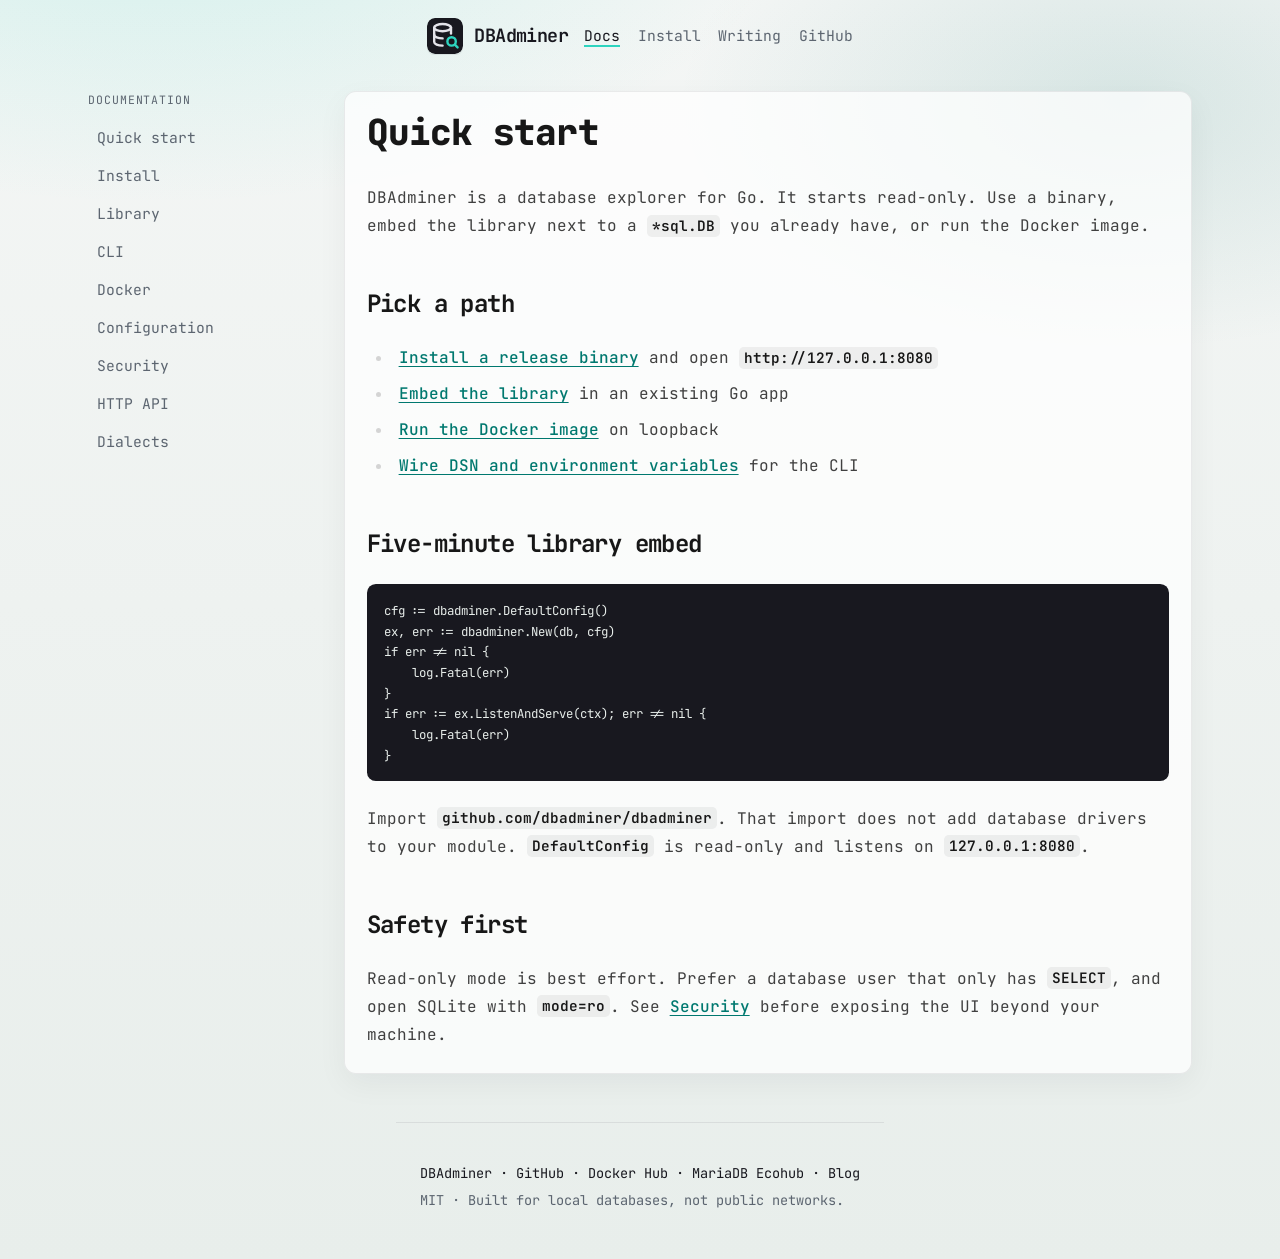
==== commit 6b33f4f9: "Deploy site from dbadminer@148b7473fef194c1cc0748b8a979abbab05ea7e9 dbadminer/dbadminer@148b7473fef1" ====
--- a/docs/index.html
+++ b/docs/index.html
@@ -10,12 +10,12 @@
 		<link href="../_app/immutable/chunks/B1r1QuWP.js" rel="modulepreload">
 		<link href="../_app/immutable/chunks/CEhEv8CO.js" rel="modulepreload">
 		<link href="../_app/immutable/chunks/Dq0He8JO.js" rel="modulepreload">
-		<link href="../_app/immutable/entry/app.B3plrQCB.js" rel="modulepreload">
-		<link href="../_app/immutable/nodes/0.CqIYcPpV.js" rel="modulepreload">
-		<link href="../_app/immutable/chunks/DVyEBs-7.js" rel="modulepreload">
+		<link href="../_app/immutable/entry/app.sFPcXhBi.js" rel="modulepreload">
+		<link href="../_app/immutable/nodes/0.CXHmW_wT.js" rel="modulepreload">
+		<link href="../_app/immutable/chunks/BqRiXfu2.js" rel="modulepreload">
 		<link href="../_app/immutable/chunks/Ckk4V6ec.js" rel="modulepreload">
-		<link href="../_app/immutable/nodes/2.DT_HtWQo.js" rel="modulepreload">
-		<link href="../_app/immutable/nodes/4.BFPoXvml.js" rel="modulepreload">
+		<link href="../_app/immutable/nodes/2.BVaAukDi.js" rel="modulepreload">
+		<link href="../_app/immutable/nodes/4.B1yjdG4o.js" rel="modulepreload">
 		<!--12qhfyh--><link rel="icon" href="/favicon.svg"/> <meta name="description" content="Start read-only. Download a binary, embed it next to a *sql.DB, or pull the Docker image."/> <meta property="og:title" content="DBAdminer"/> <meta property="og:description" content="Start read-only. Download a binary, embed it next to a *sql.DB, or pull the Docker image."/> <meta property="og:image" content="https://dbadminer.github.io/screenshot.png"/> <meta property="og:url" content="https://dbadminer.github.io"/> <meta name="twitter:card" content="summary_large_image"/><!----><!--1xmjmrw--><!----><title>Quick start · DBAdminer</title>
 		<link href="../_app/immutable/assets/0.fzq8kKC5.css" rel="stylesheet">
 		<link href="../_app/immutable/assets/2.KZYM3XbC.css" rel="stylesheet">
@@ -32,20 +32,20 @@
 }</code></pre> <p>Import <code>github.com/dbadminer/dbadminer</code>. That import does not add database drivers to your
 	module. <code>DefaultConfig</code> is read-only and listens on <code>127.0.0.1:8080</code>.</p> <h2>Safety first</h2> <p>Read-only mode is best effort. Prefer a database user that only has <code>SELECT</code>, and open
 	SQLite with <code>mode=ro</code>. See <a href="/docs/security/">Security</a> before exposing the UI
-	beyond your machine.</p><!--]--><!--]--><!--]--><!----></article></div><!--]--><!--]--><!--]--><!----></main> <footer class="site-footer svelte-4jwo3w"><p class="svelte-4jwo3w"><a href="/" class="svelte-4jwo3w">DBAdminer</a> · <a href="https://github.com/dbadminer/dbadminer" rel="noopener noreferrer" target="_blank" class="svelte-4jwo3w">GitHub</a> · <a href="https://hub.docker.com/r/dbadminer/dbadminer" rel="noopener noreferrer" target="_blank" class="svelte-4jwo3w">Docker Hub</a> · <a href="https://dev.to/rp01/i-built-a-database-explorer-that-cant-ruin-your-friday-hnh" rel="noopener noreferrer" target="_blank" class="svelte-4jwo3w">Blog</a></p> <p class="muted svelte-4jwo3w">MIT or Apache-2.0 · Built for local databases, not public networks.</p></footer><!----></div><!--]--><!--]--><!--]--><!----> <!--[-1--><!--]--><!--]-->
+	beyond your machine.</p><!--]--><!--]--><!--]--><!----></article></div><!--]--><!--]--><!--]--><!----></main> <footer class="site-footer svelte-4jwo3w"><p class="svelte-4jwo3w"><a href="/" class="svelte-4jwo3w">DBAdminer</a> · <a href="https://github.com/dbadminer/dbadminer" rel="noopener noreferrer" target="_blank" class="svelte-4jwo3w">GitHub</a> · <a href="https://hub.docker.com/r/dbadminer/dbadminer" rel="noopener noreferrer" target="_blank" class="svelte-4jwo3w">Docker Hub</a> · <a href="https://ecohub.mariadb.org/database-management/dbadminer" rel="noopener noreferrer" target="_blank" class="svelte-4jwo3w">MariaDB Ecohub</a> · <a href="https://dev.to/rp01/i-built-a-database-explorer-that-cant-ruin-your-friday-hnh" rel="noopener noreferrer" target="_blank" class="svelte-4jwo3w">Blog</a></p> <p class="muted svelte-4jwo3w">MIT · Built for local databases, not public networks.</p></footer><!----></div><!--]--><!--]--><!--]--><!----> <!--[-1--><!--]--><!--]-->
 			
 			<script>
 				{
-					__sveltekit_1w8ocpe = {
+					__sveltekit_1ras2u5 = {
 						base: new URL("..", location).pathname.slice(0, -1),
-						version: "1793947342895"
+						version: "1794320007500"
 					};
 
 					const element = document.currentScript.parentElement;
 
 					import("../_app/immutable/entry/start.IQ3_7JUY.js").then(async (kit) => {
-						kit.init(__sveltekit_1w8ocpe);
-						const app = await import("../_app/immutable/entry/app.B3plrQCB.js");
+						kit.init(__sveltekit_1ras2u5);
+						const app = await import("../_app/immutable/entry/app.sFPcXhBi.js");
 						kit.start(app, element, {
 							node_ids: [0, 2, 4],
 							data: [null,null,null],
